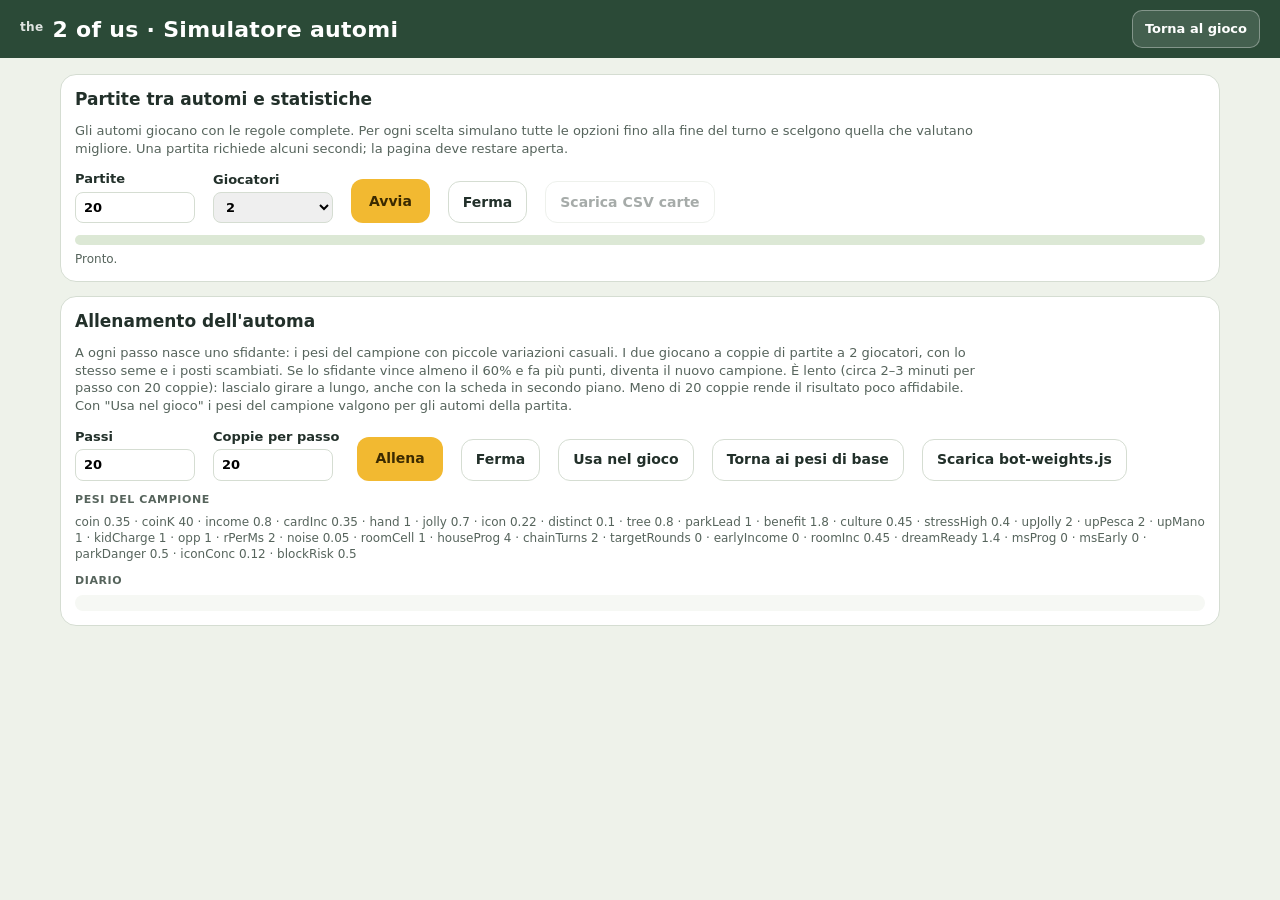
==== simulatore.html @ 9119184b "Add files via upload" ====
<!DOCTYPE html>
<html lang="it">
<head>
<meta charset="utf-8">
<meta name="viewport" content="width=device-width, initial-scale=1">
<title>the 2 of us – Simulatore automi</title>
<link rel="stylesheet" href="style.css?v=20261121a">
<style>
  body{padding-bottom:40px}
  .wrap{max-width:1200px;margin:0 auto;padding:16px 20px;display:flex;flex-direction:column;gap:14px}
  .ctrl{display:flex;flex-wrap:wrap;gap:10px 18px;align-items:end}
  .ctrl label{display:flex;flex-direction:column;gap:4px;font-size:13px;font-weight:700}
  .ctrl input,.ctrl select{font:inherit;padding:6px 8px;border:1px solid var(--line);border-radius:8px;width:120px}
  .prog{height:10px;background:#DCE8D5;border-radius:6px;overflow:hidden}.prog>i{display:block;height:10px;background:var(--green);width:0}
  table.t{border-collapse:collapse;width:100%;font-size:13px}
  table.t th,table.t td{padding:5px 8px;border-bottom:1px solid #EEF1EC;text-align:right}
  table.t th:first-child,table.t td:first-child{text-align:left}
  table.t th{cursor:pointer;position:sticky;top:0;background:#fff;user-select:none}
  .scroll{max-height:460px;overflow:auto;border:1px solid var(--line);border-radius:10px}
  .kpis{display:flex;flex-wrap:wrap;gap:8px}
  .kpi{background:var(--soft);border:1px solid var(--line);border-radius:12px;padding:8px 12px}
  .kpi b{display:block;font:700 20px var(--display)}
  .kpi span{font-size:12px;color:var(--muted)}
  #tlog{font:12px/1.5 ui-monospace,Consolas,monospace;max-height:260px;overflow:auto;background:var(--soft);border-radius:10px;padding:8px 10px;white-space:pre-wrap}
  .acc{color:var(--green);font-weight:800}
  .note{font-size:13px;color:var(--muted);max-width:900px}
  .cols{display:grid;grid-template-columns:repeat(auto-fit,minmax(360px,1fr));gap:18px}
  .hist{display:flex;align-items:flex-end;gap:4px;height:150px;border-bottom:1px solid var(--line);padding-top:16px}
  .hist div{flex:1;display:flex;flex-direction:column;align-items:center;justify-content:flex-end;height:100%;font-size:11px;color:var(--muted)}
  .hist i{display:block;width:100%;background:var(--blue);border-radius:4px 4px 0 0;min-height:2px}
  .hist .rl{margin-top:3px;font-weight:800;color:var(--ink)}
  .hl{background:#EAF5E4;font-weight:800}
  .neg{color:var(--red)}.pos{color:var(--green)}
</style>
</head>
<body>
<header id="top">
  <div class="brand"><span class="brand-the">the</span> 2 of us · Simulatore automi</div>
  <div class="info"></div>
  <nav><button onclick="location.href='index.html'">Torna al gioco</button></nav>
</header>
<div class="wrap">

<section class="panel">
  <div class="ph"><h2>Partite tra automi e statistiche</h2></div>
  <p class="note">Gli automi giocano con le regole complete. Per ogni scelta simulano tutte le opzioni fino alla fine del turno e scelgono quella che valutano migliore. Una partita richiede alcuni secondi; la pagina deve restare aperta.</p>
  <div class="ctrl">
    <label>Partite <input id="nG" type="number" min="1" value="20"></label>
    <label>Giocatori <select id="nPl"><option>2</option><option>3</option><option>4</option></select></label>
    <button class="go" id="bRun">Avvia</button>
    <button class="btn" id="bStop">Ferma</button>
    <button class="btn" id="bCsv" disabled>Scarica CSV carte</button>
  </div>
  <div class="prog" style="margin-top:12px"><i id="pr"></i></div>
  <div class="small" id="st" style="margin-top:6px">Pronto.</div>
</section>

<section class="panel" id="res" hidden>
  <div class="ph"><h2>Risultati</h2><span class="small" id="resInfo"></span></div>
  <div class="kpis" id="kpis"></div>
  <div class="cols">
    <div><div class="sect">Durata della partita (round)</div><div class="hist" id="hist"></div></div>
    <div><div class="sect">Milestone: quante per partita e in che round arrivano</div><table class="t" id="ms"></table></div>
  </div>
  <div class="sect">Punti medi per categoria: vincitore contro gli altri</div>
  <table class="t" id="cats"></table>
  <div class="cols">
    <div><div class="sect">Mosse per giocatore per partita</div><table class="t" id="act"></table></div>
    <div><div class="sect">Azioni Hobby per giocatore per partita</div><table class="t" id="hob"></table>
      <div class="sect">Famiglie</div><table class="t" id="fam"></table></div>
  </div>
  <div class="sect">Carte (clic sull'intestazione per ordinare)</div>
  <p class="note"><b>Vantaggio</b> = punti di chi aveva la carta in gioco meno la media della sua partita. È più affidabile della % vittorie, ma resta una correlazione: chi gioca tante carte tende a vincere. Con poche partite i numeri sono rumore; per giudicare una carta servono centinaia di partite.</p>
  <div class="ctrl" style="margin-bottom:8px"><label>Mostra carte giocate almeno <input id="minN" type="number" min="1" value="3"></label></div>
  <div class="scroll"><table class="t" id="cards"></table></div>
</section>

<section class="panel">
  <div class="ph"><h2>Allenamento dell'automa</h2></div>
  <p class="note">A ogni passo nasce uno sfidante: i pesi del campione con piccole variazioni casuali. I due giocano a coppie di partite a 2 giocatori, con lo stesso seme e i posti scambiati. Se lo sfidante vince almeno il 60% e fa più punti, diventa il nuovo campione. È lento (circa 2–3 minuti per passo con 20 coppie): lascialo girare a lungo, anche con la scheda in secondo piano. Meno di 20 coppie rende il risultato poco affidabile. Con "Usa nel gioco" i pesi del campione valgono per gli automi della partita.</p>
  <div class="ctrl">
    <label>Passi <input id="tS" type="number" min="1" value="20"></label>
    <label>Coppie per passo <input id="tP" type="number" min="1" value="20"></label>
    <button class="go" id="bTrain">Allena</button>
    <button class="btn" id="bTStop">Ferma</button>
    <button class="btn" id="bUse">Usa nel gioco</button>
    <button class="btn" id="bReset">Torna ai pesi di base</button>
    <button class="btn" id="bExp">Scarica bot-weights.js</button>
  </div>
  <div class="sect">Pesi del campione</div>
  <div class="small" id="champ"></div>
  <div class="sect">Diario</div>
  <div id="tlog"></div>
</section>
</div>

<script src="board-data.js?v=20261120d"></script>
<script src="effects-data.js?v=20261120d"></script>
<script src="card-logic.js?v=20261120d"></script>
<script src="engine.js?v=20261120d"></script>
<script src="bot-weights.js?v=20261120d"></script>
<script src="bot.js?v=20261120d"></script>
<script src="sim-core.js?v=20261120d"></script>
<script>
'use strict';
const $ = s => document.querySelector(s);
const esc = s => String(s).replace(/[&<>"]/g, c => ({ '&': '&amp;', '<': '&lt;', '>': '&gt;', '"': '&quot;' }[c]));
const pct = x => Math.round(x * 100) + '%';
const yieldUI = () => new Promise(r => setTimeout(r, 0));
indexData();
let LAST = null, sortKey = 'played', sortDir = -1;
const CAT_L = { milestone: 'Milestone', carte: 'PV carte', fineCarte: 'Fine partita carte', parchi: 'Parchi', upgrade: 'Upgrade e Relax', medaglie: 'Medaglie', famiglia: 'Famiglia', cultura: 'Cultura', stress: 'Stress', benefici: 'Benefici', altri: 'Altri PV', total: 'Totale' };

$('#bRun').onclick = async () => {
  const N = Math.max(1, +$('#nG').value), nP = +$('#nPl').value;
  SIM.stop = false; $('#bRun').disabled = true; $('#bTrain').disabled = true;
  const S = simNewStats(); const t0 = Date.now();
  for (let g = 0; g < N && !SIM.stop; g++) {
    $('#st').textContent = 'Partita ' + (g + 1) + ' di ' + N + '…'; await yieldUI();
    const r = await simPlayGame(nP, Math.floor(Math.random() * 1e9), {});
    if (r) simAddGame(S, r);
    $('#pr').style.width = (100 * (g + 1) / N) + '%';
    if (S.games) { LAST = simSummary(S, nP); showResults(LAST, nP); }
  }
  $('#st').textContent = (SIM.stop ? 'Fermato. ' : 'Fatto. ') + S.games + ' partite in ' + Math.round((Date.now() - t0) / 1000) + ' s.';
  $('#bRun').disabled = false; $('#bTrain').disabled = false; $('#bCsv').disabled = !LAST;
};
$('#bStop').onclick = () => { SIM.stop = true; };

const ACT_L = k => k === 'coins' ? 'Prendi 2 monete' : k === 'hobby' ? 'Avanza Hobby' : k === 'pass' ? 'Passa' : (ACTIONS[k] ? ACTIONS[k].name : k);
const HOB_L = k => { const h = HOBBY_MENU.find(x => x.id === k); return h ? h.label : k; };
const f1 = x => x == null ? '—' : x.toFixed(1);
const sgn = x => '<span class="' + (x >= 0 ? 'pos' : 'neg') + '">' + (x >= 0 ? '+' : '') + x.toFixed(1) + '</span>';
function showResults(R, nP) {
  $('#res').hidden = false;
  $('#resInfo').textContent = R.games + ' partite a ' + nP + ' giocatori';
  $('#kpis').innerHTML = [['Round medi', f1(R.avgRounds)], ['Punti medi', f1(R.avgScore)], ['Distacco 1°–2°', f1(R.margin)],
    ['Vittorie del primo di turno', R.firstRate == null ? '—' : pct(R.firstRate) + ' (atteso ' + pct(1 / nP) + ')'],
    ['Prima milestone (round)', f1(R.msFirst)], ['Sesta milestone (round)', f1(R.msSixth)]]
    .map(([l, v]) => '<div class="kpi"><b>' + v + '</b><span>' + l + '</span></div>').join('');
  const rs = Object.keys(R.roundsHist).map(Number); const mn = Math.min(...rs), mx = Math.max(...rs); const top = Math.max(...Object.values(R.roundsHist));
  let hh = ''; for (let r = mn; r <= mx; r++) { const n = R.roundsHist[r] || 0; hh += '<div title="' + n + ' partite in ' + r + ' round">' + (n || '') + '<i style="height:' + (100 * n / top) + '%"></i><span class="rl">' + r + '</span></div>'; }
  $('#hist').innerHTML = hh;
  $('#ms').innerHTML = '<tr><th>Fonte</th><th>Per partita</th><th>Round medio</th></tr>' + R.ms.map(m => '<tr><td>' + esc(m.src) + '</td><td>' + m.perGame.toFixed(2) + '</td><td>' + f1(m.round) + '</td></tr>').join('');
  $('#cats').innerHTML = '<tr><th>Categoria</th><th>Vincitore</th><th>Altri</th><th>Media</th><th>Differenza</th></tr>' + Object.keys(CAT_L).map(k => { const w = R.winCats[k] || 0, l = R.loseCats[k] || 0; return '<tr' + (k === 'total' ? ' class="hl"' : '') + '><td>' + CAT_L[k] + '</td><td>' + f1(w) + '</td><td>' + f1(l) + '</td><td>' + f1(R.cats[k] || 0) + '</td><td>' + sgn(w - l) + '</td></tr>'; }).join('');
  $('#act').innerHTML = '<tr><th>Mossa</th><th>Volte</th></tr>' + R.act.map(a => '<tr><td>' + esc(ACT_L(a.k)) + '</td><td>' + a.perPlayer.toFixed(1) + '</td></tr>').join('');
  $('#hob').innerHTML = '<tr><th>Azione Hobby</th><th>Volte</th></tr>' + R.hob.map(a => '<tr><td>' + esc(HOB_L(a.k)) + '</td><td>' + a.perPlayer.toFixed(1) + '</td></tr>').join('');
  $('#fam').innerHTML = '<tr><th>Famiglia</th><th>Partite</th><th>Vittorie</th><th>Vantaggio</th></tr>' +
    R.families.sort((a, b) => b.adv - a.adv).map(f => '<tr><td>' + esc(f.name) + '</td><td>' + f.games + '</td><td>' + pct(f.winRate) + '</td><td>' + sgn(f.adv) + '</td></tr>').join('');
  renderCards();
}
function renderCards() {
  if (!LAST) return;
  const minN = Math.max(1, +$('#minN').value || 1);
  const cols = [['name', 'Carta'], ['played', 'Volte in gioco'], ['playRate', 'Frequenza'], ['round', 'Round medio'], ['adv', 'Vantaggio'], ['winRate', 'Vittorie'], ['avgScore', 'Punti medi']];
  const rows = LAST.cards.filter(c => c.played >= minN).sort((a, b) => ((a[sortKey] ?? -1) > (b[sortKey] ?? -1) ? 1 : (a[sortKey] ?? -1) < (b[sortKey] ?? -1) ? -1 : 0) * sortDir);
  $('#cards').innerHTML = '<tr>' + cols.map(([k, l]) => '<th data-k="' + k + '">' + l + (k === sortKey ? (sortDir < 0 ? ' ▼' : ' ▲') : '') + '</th>').join('') + '</tr>' +
    rows.map(c => '<tr><td>' + esc(c.name) + '</td><td>' + c.played + '</td><td>' + pct(c.playRate) + '</td><td>' + f1(c.round) + '</td><td>' + sgn(c.adv) + '</td><td>' + pct(c.winRate) + '</td><td>' + c.avgScore.toFixed(1) + '</td></tr>').join('');
}
$('#minN').oninput = renderCards;
$('#cards').onclick = e => { const th = e.target.closest('th'); if (!th) return; const k = th.dataset.k; if (k === sortKey) sortDir = -sortDir; else { sortKey = k; sortDir = k === 'name' ? 1 : -1; } renderCards(); };
$('#bCsv').onclick = () => {
  const num = x => x == null ? '' : String(x).replace('.', ',');
  const lines = ['carta;volte_in_gioco;frequenza;round_medio;vantaggio;vittorie;punti_medi'].concat(LAST.cards.map(c => [c.name, c.played, num(c.playRate.toFixed(3)), num(c.round == null ? null : c.round.toFixed(1)), num(c.adv.toFixed(1)), num(c.winRate.toFixed(3)), num(c.avgScore.toFixed(1))].join(';')));
  download('the-2-of-us-statistiche-carte.csv', '﻿' + lines.join('\n'), 'text/csv');
};
function download(name, text, type) { const a = document.createElement('a'); a.href = URL.createObjectURL(new Blob([text], { type })); a.download = name; a.click(); }

// ---------- allenamento ----------
let CHAMP = Object.assign({}, BOT_DEFAULT_WEIGHTS, BOT_TRAINED_WEIGHTS, Bot.base || {});
function showChamp() { $('#champ').textContent = Object.entries(CHAMP).map(([k, v]) => k + ' ' + v).join(' · '); }
function tlog(html) { const el = $('#tlog'); el.innerHTML += html + '\n'; el.scrollTop = el.scrollHeight; }
showChamp();
$('#bTrain').onclick = async () => {
  const steps = Math.max(1, +$('#tS').value), pairs = Math.max(1, +$('#tP').value);
  SIM.stop = false; $('#bTrain').disabled = true; $('#bRun').disabled = true;
  for (let s = 1; s <= steps && !SIM.stop; s++) {
    let n = 0; $('#st').textContent = 'Allenamento: passo ' + s + ' di ' + steps;
    const r = await simTrainStep(CHAMP, { pairs, sigma: 0.3, threshold: 0.6 }, async () => { n++; $('#pr').style.width = (100 * n / (2 * pairs)) + '%'; await yieldUI(); });
    const ch = Object.keys(r.chall).filter(k => r.chall[k] !== CHAMP[k]).map(k => k + ' ' + CHAMP[k] + '→' + r.chall[k]).join(', ');
    tlog('Passo ' + s + ': sfidante vince ' + pct(r.rate) + ', differenza media ' + r.avgDiff.toFixed(1) + ' pt' + (r.accepted ? ' <span class="acc">nuovo campione</span>' : '') + ' [' + esc(ch) + ']');
    if (r.accepted) { CHAMP = r.chall; showChamp(); try { localStorage.setItem('happyfamily.trainchamp', JSON.stringify(CHAMP)); } catch (e) { } }
  }
  $('#st').textContent = 'Allenamento ' + (SIM.stop ? 'fermato.' : 'finito.');
  $('#bTrain').disabled = false; $('#bRun').disabled = false;
};
$('#bTStop').onclick = () => { SIM.stop = true; };
$('#bUse').onclick = () => { localStorage.setItem('happyfamily.botweights', JSON.stringify(CHAMP)); Bot.base = CHAMP; tlog('Pesi del campione attivati per il gioco.'); };
$('#bReset').onclick = () => { localStorage.removeItem('happyfamily.botweights'); localStorage.removeItem('happyfamily.trainchamp'); Bot.base = null; CHAMP = Object.assign({}, BOT_DEFAULT_WEIGHTS, BOT_TRAINED_WEIGHTS); showChamp(); tlog('Tornato ai pesi di base.'); };
$('#bExp').onclick = () => download('bot-weights.js', "// Pesi allenati dell'automa (generati dal simulatore). Vuoto = pesi di base.\nvar BOT_TRAINED_WEIGHTS = " + JSON.stringify(CHAMP, null, 1) + ';\n', 'text/javascript');
try { const tc = localStorage.getItem('happyfamily.trainchamp'); if (tc) { CHAMP = JSON.parse(tc); showChamp(); tlog('Ripreso il campione dell\'ultimo allenamento.'); } } catch (e) { }
</script>
</body>
</html>
---- style.css ----
/* the 2 of us – stile layout "Tavolo" */
:root{
  --ink:#22302A; --muted:#56645C; --ground:#EEF2EA; --panel:#fff; --line:#D5DDD2; --soft:#F6F8F4;
  --blue:#2F6FCB; --brown:#8A5A2B; --green:#2F8A42; --sun:#F2B931; --sunsoft:#FFF7E0; --hot:#E08E00; --red:#C0392B;
  --head:#2B4A37; --radius:14px;
  --font:"Nunito",system-ui,-apple-system,"Segoe UI",sans-serif;
  --display:"Fredoka","Nunito",system-ui,sans-serif;
}
*{box-sizing:border-box}
body{margin:0;font:14px/1.35 var(--font);color:var(--ink);background:var(--ground);padding-bottom:210px}
button{font:inherit;color:inherit}
img{display:block}
.small{font-size:12px;color:var(--muted)}
.ic{width:22px;height:22px;object-fit:contain;flex:none;display:inline-block;vertical-align:middle}
.dot{display:inline-block;width:12px;height:12px;border-radius:50%;border:2px solid #fff;box-shadow:0 0 0 1px #0003;flex:none;vertical-align:middle}

/* header */
#top{position:sticky;top:0;z-index:40;display:flex;flex-wrap:wrap;align-items:center;gap:10px 16px;padding:10px 20px;background:var(--head);color:#fff}
.brand{font:700 22px var(--display);letter-spacing:.3px}
.brand-the{font-size:.55em;font-weight:600;vertical-align:.45em;margin-right:1px;opacity:.85}
#top .info{flex:1 1 auto;display:flex;gap:8px;flex-wrap:wrap;align-items:center}
.pill{display:inline-flex;align-items:center;gap:6px;background:#ffffff1f;border-radius:999px;padding:4px 12px;font-size:13px}
.pill.sun{background:var(--sun);color:#3B2A00;font-weight:800}
#top nav{display:flex;gap:6px;flex-wrap:wrap}
#top nav button{background:#ffffff1f;color:#fff;border:1px solid #ffffff55;border-radius:10px;padding:7px 12px;min-height:38px;font-weight:700;font-size:13px;cursor:pointer}
#top nav button:hover{background:#ffffff33}

/* layout */
#table{display:flex;flex-wrap:wrap;gap:14px;padding:14px 20px;align-items:stretch}
#boardCol{flex:999 1 640px;min-width:0;display:flex;flex-direction:column;gap:14px}
#playerCol{flex:1 1 400px;min-width:0;max-width:540px;display:flex;flex-direction:column;gap:14px}
.panel{background:var(--panel);border:1px solid var(--line);border-radius:16px;padding:14px}
.panel h2{font:600 17px var(--display);margin:0}
.ph{display:flex;align-items:baseline;justify-content:space-between;gap:8px;margin-bottom:10px;flex-wrap:wrap}
.row2{display:flex;flex-wrap:wrap;gap:14px}
.row2>.panel{flex:1 1 380px;min-width:0}

/* spazi azione */
.spaces{display:grid;grid-template-columns:repeat(auto-fill,minmax(220px,1fr));gap:10px}
.space{position:relative;background:#fff;border:1px solid var(--line);border-radius:var(--radius);display:flex;flex-direction:column}
.space.occ{background:#F2F4F0}
.space.occ .act{opacity:.55}
.act{display:flex;flex-direction:column;gap:6px;padding:10px;text-align:left;background:none;border:0;border-radius:var(--radius);cursor:pointer;width:100%;min-height:96px}
.act+.act{border-top:1px dashed var(--line);border-radius:0 0 var(--radius) var(--radius)}
.act .t{display:flex;align-items:center;gap:8px}
.act .t img{width:38px;height:38px;object-fit:contain}
.act .nm{font:600 15px var(--display);line-height:1.15;flex:1;min-width:0}
.act .pills{display:flex;gap:6px;flex-wrap:wrap}
.spill{font-size:12px;font-weight:700;border-radius:999px;padding:2px 8px;background:#F2F4F0;color:var(--muted)}
.spill.best{background:#E6F0FB;color:var(--blue)}
.now{font-size:13px;background:var(--sunsoft);border-radius:8px;padding:6px 8px}
.now b{font-weight:800}
.act.can:hover,.act.can:focus-visible{background:#FFF3D6;outline:3px solid var(--hot);outline-offset:-3px}
.act.can .now{background:#FFE6A8}
.act[disabled]{cursor:not-allowed}
.occby{display:inline-flex;align-items:center;gap:4px;font-size:12px;font-weight:700;color:var(--muted)}
.meeple{display:inline-block;width:16px;height:18px;border-radius:8px 8px 3px 3px;border:1px solid #0005;vertical-align:middle}

/* popup livelli */
.levels{display:none;position:absolute;z-index:30;left:8px;top:calc(100% - 6px);width:min(420px,90vw);background:#fff;border:2px solid var(--ink);border-radius:14px;box-shadow:0 14px 34px #0003;padding:12px}
.space.pin .levels{display:block}
body.noworker .space:hover .levels{display:block}
.levels h3{font:600 15px var(--display);margin:0 0 6px}
.levels table{border-collapse:collapse;width:100%;font-size:13px}
.levels td{padding:5px 6px;border-top:1px solid #EEF1EC;vertical-align:top}
.levels td:first-child{width:46px;font-weight:800;text-align:center;color:var(--muted)}
.levels tr.l1 td{background:#FDEDEC}
.levels tr.l2 td{background:#E6F0FB}
.levels tr.l1.l2 td{background:linear-gradient(90deg,#FDEDEC,#E6F0FB)}
.levels .tag{font-size:11px;font-weight:800;border-radius:6px;padding:1px 5px;margin-left:4px;white-space:nowrap}
.levels .note{font-size:12px;color:var(--muted);margin-top:6px}

/* 2 monete */
.coins2{display:flex;align-items:center;gap:10px;padding:10px;border:1px dashed #B9C7B4;border-radius:var(--radius);background:#fff;cursor:pointer;text-align:left;min-height:64px}
.coins2 img{width:40px;height:40px;object-fit:contain}
.coins2.can:hover{outline:3px solid var(--hot);background:#FFF3D6}

/* tracciato hobby */
.htrack{display:flex;gap:4px}
.hcell{flex:1 1 0;min-width:40px;text-align:center;background:var(--soft);border:1px solid var(--line);border-radius:10px;padding:6px 2px 4px}
.hcell .n{font-weight:800;font-size:13px}
.hcell .c{display:flex;justify-content:center;align-items:center;gap:2px;font-size:11px;color:var(--muted)}
.hcell .c img{width:12px;height:12px}
.hcell .pins{height:14px;display:flex;justify-content:center;gap:2px;margin-top:2px}
.hcell.next{background:var(--sunsoft);border:2px dashed var(--hot);cursor:pointer}
.hcell.next:hover{background:#FFE6A8}
.hcell.next[disabled]{cursor:not-allowed;opacity:.6}

/* milestone */
.ms{display:flex;align-items:center;gap:6px;margin-bottom:6px}
.ms .lab{width:112px;display:flex;align-items:center;gap:6px;font-weight:700;font-size:13px;flex:none}
.ms .lab img{width:26px;height:26px;object-fit:contain}
.ms .sl{flex:1 1 0;min-width:0;background:var(--soft);border:1px solid var(--line);border-radius:8px;padding:3px;text-align:center;font-size:11px;min-height:44px}
.ms .sl.on{background:#fff}
.ms .sl.blk{opacity:.4;border-style:dashed}

/* parchi */
.parks{display:grid;grid-template-columns:repeat(3,minmax(0,1fr));gap:10px}
.park{background:#F1F8EC;border:1px solid #BFD9B2;border-radius:12px;padding:8px;display:flex;flex-direction:column;gap:6px;text-align:left}
.park > img{width:100%;height:auto;border-radius:8px}
.park .trees{display:flex;flex-wrap:wrap;gap:3px;justify-content:center;padding:2px 0}
.park .tree{width:20px;height:26px;display:block}
.park .tree.empty{opacity:.7}
.park .ln{display:flex;justify-content:space-between;align-items:center;font-size:12px;gap:6px}
.bar{height:6px;background:#DCE8D5;border-radius:4px}.bar>i{display:block;height:6px;background:var(--green);border-radius:4px}
.park.pick{cursor:pointer;outline:3px solid var(--hot);animation:pulse 1.4s infinite}
@keyframes pulse{50%{outline-color:#F2B93155}}

/* sogni */
.dreams{display:grid;grid-template-columns:repeat(auto-fill,minmax(150px,1fr));gap:10px}
.dream{position:relative}
.dream img{width:100%;height:auto;border-radius:10px}
.dream .marks{position:absolute;right:6px;top:22%;display:flex;flex-direction:column;gap:34%;height:66%}

/* display */
.display{display:grid;grid-template-columns:repeat(7,minmax(0,1fr));gap:8px}
.dslot .h{display:flex;justify-content:space-between;font-size:11px;font-weight:700;color:var(--muted);margin-bottom:3px}
.dslot .h span{display:flex;align-items:center;gap:2px}
.dslot .h img{width:13px;height:13px}
.dslot .wrap{position:relative}
.dslot.lock img.card{opacity:.4;filter:grayscale(1)}
.dslot .lockt{position:absolute;left:4px;right:4px;bottom:4px;background:#22302AE6;color:#fff;font-size:10px;font-weight:700;border-radius:6px;padding:2px 4px;text-align:center}
img.card{width:100%;height:auto;border-radius:9px;box-shadow:0 2px 6px #0002}

/* pannello giocatore */
.ptabs{display:flex;gap:6px;flex-wrap:wrap}
.ptab{flex:1 1 140px;border:1px solid var(--line);border-radius:12px;padding:8px 10px;background:#fff;cursor:pointer;text-align:left}
.ptab.sel{outline:2px solid var(--ink)}
.ptab.cur{box-shadow:inset 0 0 0 3px var(--sun)}
.ptab .n{font-weight:800;display:flex;align-items:center;gap:6px}
.ptab .s{font-size:12px;color:var(--muted)}
.me{border-width:2px}
.mehead{display:flex;align-items:center;gap:10px;margin-bottom:10px}
.mehead .nm{font:700 18px var(--display)}
.mehead .vp{margin-left:auto;font:700 20px var(--display);display:flex;align-items:center;gap:4px}
.res{display:flex;flex-wrap:wrap;gap:6px}
.chip{display:flex;align-items:center;gap:7px;background:var(--soft);border:1px solid var(--line);border-radius:12px;padding:5px 9px}
.chip img{width:22px;height:22px;object-fit:contain}
.chip b{font-size:15px;font-weight:800;line-height:1}
.chip span{font-size:11px;color:var(--muted);display:block;line-height:1.1}
.sect{font-size:11px;font-weight:800;letter-spacing:.6px;text-transform:uppercase;color:var(--muted);margin:12px 0 6px}

/* lavoratori */
.workers{display:grid;grid-template-columns:repeat(2,minmax(0,1fr));gap:10px}
.wcol{border:2px dashed #B9C7B4;border-radius:12px;padding:8px;display:flex;flex-direction:column;gap:8px;min-width:0}
.wbtn{display:flex;align-items:center;gap:8px;width:100%;background:#fff;border:1px solid var(--line);border-radius:10px;padding:6px 8px;min-height:48px;cursor:default;text-align:left}
.wbtn .mp{flex:none;display:flex;transition:transform .15s}
.wbtn .wl{font-weight:800;font-size:13px}
.wbtn .ws{font-size:11px;color:var(--muted)}
.wbtn.can{cursor:pointer}
.wbtn.can:hover{border-color:var(--hot)}
.wbtn.on{background:#FFF3D6;border:2px solid var(--hot)}
.wbtn.on .mp{transform:translateY(-6px);filter:drop-shadow(0 6px 4px #0004)}
.wbtn.used{opacity:.45}
.tally{display:flex;gap:6px;flex-wrap:wrap}
.tally span{display:inline-flex;align-items:center;gap:2px;font-size:13px;font-weight:800}
.tally img{width:20px;height:20px}
.stack{display:flex;flex-direction:column}
.stack img.card{width:100%;margin-top:-118%}
.stack img.card:first-child{margin-top:0}
.stack.small img.card{margin-top:-122%}
.stack.small img.card:first-child{margin-top:0}
.wcol .stackbox{max-width:120px}
.jbar{display:flex;align-items:center;gap:8px;flex-wrap:wrap;background:var(--sunsoft);border:2px solid var(--hot);border-radius:12px;padding:8px 10px;margin-top:10px}
.jbar .lbl{font-weight:800;font-size:13px;display:flex;align-items:center;gap:6px}
.seg{display:inline-flex;border:1px solid var(--line);border-radius:10px;overflow:hidden;background:#fff}
.seg button{border:0;background:#fff;padding:6px 12px;min-height:36px;font-weight:800;cursor:pointer}
.seg button.on{background:var(--hot);color:#fff}
.seg button[disabled]{opacity:.35;cursor:not-allowed}

/* tracciati e casa */
.trk{display:flex;align-items:center;gap:6px;margin-bottom:6px}
.trk .lab{width:74px;display:flex;align-items:center;gap:4px;font-size:12px;font-weight:800;flex:none}
.trk .cells{display:flex;gap:2px;flex:1;min-width:0}
.trk .cl{flex:1 1 0;min-width:0;text-align:center;font-size:10px;font-weight:800;padding:2px 0;border-radius:5px;background:var(--soft)}
.trk .cl.cur{background:var(--sun)}
.trk .cl.bar{border-right:3px solid var(--red)}
.trk .cl img{width:12px;height:12px;margin:1px auto 0}
.housewrap{display:flex;gap:12px;align-items:flex-start;flex-wrap:wrap}
.house{display:grid;grid-template-columns:repeat(6,var(--c,34px));grid-auto-rows:var(--c,34px);gap:3px}
.hc{position:relative;border-radius:6px;border:1px solid #0000001f;display:flex;align-items:center;justify-content:center}
.hc.W{background:#fff}.hc.G{background:#D9DDE2}.hc.B{background:#E3C9A8}.hc.V{background:#C6E4B5}
.hc.S{box-shadow:inset 0 0 0 2px #22302A66}
.hc img.b{width:58%;height:58%;object-fit:contain}
.hc .o{position:absolute;inset:2px;border-radius:5px;display:flex;align-items:center;justify-content:center;color:#fff;font-size:8px;font-weight:800;text-align:center;line-height:1.05;overflow:hidden;padding:1px}
.hc .o.room{background:var(--brown)}.hc .o.tile{background:#6B5B4E}.hc .o.garden{background:#4F8A3A}.hc .o.dog{background:#A0622B}.hc .o.cat{background:#E08A2D}
.hc .o img{width:70%;height:70%;object-fit:contain}
.hc.cand::after{content:"";position:absolute;inset:1px;border-radius:5px;background:#F2B93199;outline:3px solid var(--hot)}
.hc.clk{cursor:pointer}
.side{display:flex;flex-direction:column;gap:6px;font-size:12px;flex:1;min-width:150px}
.medals{display:flex;flex-direction:column;gap:4px}
.medals .mr{display:flex;align-items:center;gap:4px}
.medals .mr img{width:22px;height:22px}
.medals .md{font-size:10px;border:1px solid var(--line);border-radius:8px;padding:1px 5px;background:#fff}
.medals .md.used{opacity:.3;text-decoration:line-through}
.fam{display:grid;grid-template-columns:repeat(2,minmax(0,1fr));gap:6px}
.fam .f{border:1px solid var(--line);border-radius:10px;padding:5px;font-size:11px;display:flex;gap:6px;align-items:center;background:#fff}
.fam .f.on{background:#EAF5E4;border-color:#9CC28D}
.fam .f img{width:34px;height:auto;border-radius:4px}
.ben{display:flex;gap:8px;flex-wrap:wrap}
.ben span{display:flex;align-items:center;gap:4px;font-size:12px;font-weight:700;border:1px solid var(--line);border-radius:999px;padding:2px 8px 2px 2px;background:#fff}
.ben span.off{opacity:.35}
.ben img{width:24px;height:24px}
.ups{display:flex;gap:6px;flex-wrap:wrap}
.ups span{font-size:12px;border:1px solid var(--line);border-radius:8px;padding:2px 6px;background:#fff}
.rooms{display:grid;grid-template-columns:repeat(auto-fill,minmax(70px,1fr));gap:6px}
.opp{display:flex;align-items:center;gap:10px}
.opp .vp{font:700 18px var(--display)}

/* mano (dock) */
#dock{position:fixed;left:0;right:0;bottom:0;z-index:35;background:#fff;border-top:3px solid var(--sun);box-shadow:0 -6px 20px #0001;padding:10px 20px 12px;display:flex;flex-wrap:wrap;gap:12px 20px;align-items:flex-end}
.hand{flex:1 1 520px;min-width:0}
.hand .cards{display:flex;gap:10px;align-items:flex-end;overflow-x:auto;padding-top:16px}
.hc2{position:relative;flex:none;width:112px;border:0;background:none;padding:0;cursor:default;transition:transform .15s}
.hc2:hover{transform:translateY(-12px)}
.hc2 .st{position:absolute;left:4px;right:4px;bottom:4px;font-size:10px;font-weight:800;border-radius:6px;padding:2px 4px;text-align:center;color:#fff}
.hc2.ok .st{background:var(--green)}
.hc2.jl .st{background:var(--blue)}
.hc2.no img{opacity:.55;filter:grayscale(.7)}
.hc2.no .st{background:#555}
.hc2.dream .st{background:#3E9A4C}
.hc2.pick{cursor:pointer}
.hc2.pick img{outline:3px solid var(--hot)}
.hc2.chosen img{outline:4px solid var(--blue);transform:translateY(-8px)}
.turnbox{flex:1 1 340px;min-width:0;background:var(--sunsoft);border-radius:14px;padding:12px;display:flex;flex-direction:column;gap:8px}
.turnbox .tt{font:600 17px var(--display);display:flex;align-items:center;gap:8px}
.turnbox .tx{font-size:13px;color:var(--muted)}
.btns{display:flex;gap:8px;flex-wrap:wrap}
.btn{font-weight:700;background:#fff;color:var(--ink);border:1px solid var(--line);border-radius:12px;padding:8px 14px;min-height:42px;cursor:pointer}
.btn:hover:not([disabled]){border-color:var(--hot)}
.btn[disabled]{opacity:.4;cursor:not-allowed}
.go{font-weight:800;background:var(--sun);color:#3B2A00;border:0;border-radius:12px;padding:10px 18px;min-height:44px;cursor:pointer}
.go[disabled]{opacity:.45;cursor:not-allowed}

/* richiesta contestuale */
.prompt{position:fixed;z-index:45;top:74px;left:50%;transform:translateX(-50%);width:min(760px,94vw);max-height:calc(100vh - 300px);overflow:auto;background:#FFFBF0;border:2px solid var(--hot);border-radius:16px;box-shadow:0 18px 40px #0003;padding:14px 16px}
.prompt .who{display:flex;align-items:center;flex-wrap:wrap;gap:8px;font-size:15px;color:var(--ink);border-left:5px solid;padding:2px 0 2px 8px;margin-right:150px}
.prompt .who .small{margin-left:auto}
.prompt h3{font:600 18px var(--display);margin:4px 0 10px}
.prompt .opts{display:flex;flex-wrap:wrap;gap:8px}
.prompt .grp{width:100%;font-size:11px;font-weight:800;letter-spacing:.5px;text-transform:uppercase;color:var(--muted);margin-top:4px}
.prompt .opt{font-weight:700;text-align:left;background:#fff;border:1px solid #C9B9A2;border-radius:12px;padding:8px 12px;min-height:42px;cursor:pointer;max-width:100%}
.prompt .opt:hover:not([disabled]){background:#FFF3D6;border-color:var(--hot)}
.prompt .opt[disabled]{opacity:.4;cursor:not-allowed}
.prompt .cardopts{display:grid;grid-template-columns:repeat(auto-fill,minmax(130px,1fr));gap:10px;margin-top:10px}
.prompt .cardopt{border:0;background:none;padding:0;cursor:pointer;text-align:center;font-size:12px;font-weight:700}
.prompt .cardopt img{border-radius:10px;margin-bottom:4px}
.prompt .cardopt:hover img{outline:3px solid var(--hot)}
.prompt .cardopt.sel img{outline:4px solid var(--blue)}
.prompt .cardopt[disabled]{opacity:.4;cursor:not-allowed}
.prompt .hint{font-size:12px;color:var(--muted);margin-top:8px}
.prompt .min{position:absolute;right:10px;top:8px}

/* anteprima carta */
.peek{position:fixed;z-index:60;pointer-events:none;width:260px;border-radius:14px;box-shadow:0 18px 40px #0005;background:#fff;padding:6px}
.peek img{width:100%;border-radius:10px}
.peek .tx{font-size:12px;padding:6px 4px 2px;max-height:180px;overflow:hidden}

/* diario */
.logpanel{position:fixed;z-index:50;right:12px;top:70px;width:min(380px,92vw);max-height:calc(100vh - 300px);background:#fff;border:1px solid var(--line);border-radius:14px;box-shadow:0 14px 34px #0003;display:flex;flex-direction:column}
.lp-head{display:flex;justify-content:space-between;align-items:center;padding:8px 12px;border-bottom:1px solid var(--line)}
.lp-head button{border:0;background:none;font-size:16px;cursor:pointer;min-width:36px;min-height:36px}
#log{overflow:auto;padding:8px 12px;font-size:12px}
#log div{padding:3px 0;border-bottom:1px dotted #E4E9E1}

/* modali */
.modal{position:fixed;inset:0;background:#0006;display:none;align-items:center;justify-content:center;z-index:70}
.modal.on{display:flex}
.modal .box{background:#fff;border-radius:16px;padding:18px;min-width:min(440px,94vw);max-width:820px;max-height:88vh;overflow:auto}
.modal label{display:block;margin:8px 0}
.modal input,.modal select{font:inherit;padding:5px 7px}
.adj{display:grid;grid-template-columns:150px 42px 60px 42px;gap:4px;align-items:center;margin:3px 0}
.adj button{min-height:32px}
.score table{border-collapse:collapse}
.score td,.score th{border:1px solid var(--line);padding:4px 10px;text-align:right}
.score th:first-child,.score td:first-child{text-align:left}

@media (max-width:760px){
  #table{padding:10px}
  .display{grid-template-columns:repeat(4,minmax(0,1fr))}
  .parks{grid-template-columns:repeat(1,minmax(0,1fr))}
  body{padding-bottom:300px}
}
[hidden]{display:none!important}
.trk .cells{display:grid;grid-template-columns:repeat(var(--n),minmax(0,1fr));gap:2px}
.trk .cl{font-size:9px;letter-spacing:-.3px}
.trk .cl img.ic{display:block;margin:1px auto 0;width:11px;height:11px}
.next1{font-size:12px;color:var(--muted);padding:0 2px}
.next1 b{color:var(--blue)}
.levels{pointer-events:none}
/* v0.3 */
.actwrap{position:relative}
.actwrap+.actwrap{border-top:1px dashed var(--line)}
.actwrap .act+.act{border-top:0}
.levels{left:8px;top:calc(100% - 4px)}
body.noworker .space:hover .levels{display:none}
body.noworker .actwrap:hover .levels,.actwrap.pin .levels{display:block}
.space.occ .act{opacity:.55}
.dslot.far .wrap img.card{outline:2px dashed #9AA79F;outline-offset:2px}
.dslot.far .h{color:#9AA79F}
.dreams{grid-template-columns:repeat(5,minmax(0,1fr))}
.dream .dmark{position:absolute;right:7%;width:16px;height:16px;border-radius:50%;border:2px solid #fff;box-shadow:0 0 0 1px #0006,0 2px 4px #0004;transform:translateY(-50%)}
.btrack{display:flex;align-items:flex-start;gap:8px;margin-bottom:10px}
.btrack .lab{width:78px;display:flex;align-items:center;gap:5px;font-weight:800;font-size:13px;flex:none;padding-top:6px}
.btrack .lab img{width:26px;height:26px}
.bcells{flex:1;min-width:0;display:grid;grid-template-columns:repeat(var(--n),minmax(0,1fr));gap:2px}
.bt{background:var(--soft);border:1px solid var(--line);border-radius:7px;text-align:center;padding:3px 0 2px;min-height:64px;display:flex;flex-direction:column;align-items:center;gap:1px}
.bt b{font-size:12px}
.bt.bar{border-right:3px solid var(--red)}
.bt.me{background:var(--sunsoft);border-color:var(--hot)}
.bt .sy{height:16px}.bt .sy img{width:16px;height:16px}
.bt .vp{font-size:10px;font-weight:800;color:var(--muted);height:12px}
.bt .pins{display:flex;flex-wrap:wrap;justify-content:center;gap:1px}
.bt .pins .dot{width:10px;height:10px}
.park .ln b.ready{color:var(--green)}
.turnbox .recent{font-size:12px;color:var(--muted);background:#fff;border-radius:8px;padding:5px 8px}
.modal .pt{margin-right:4px}

/* v0.4 – icone, meeple, tracciati grandi */
#playerCol>.me{flex:1 1 auto}
.mpl{display:inline-block;vertical-align:middle;flex:none}
.oi{display:inline-flex;align-items:center;gap:1px;white-space:nowrap}
.oi img{width:22px;height:22px;object-fit:contain}
.oi b{font-size:12px;font-weight:800}
.ops{display:inline-flex;flex-wrap:wrap;align-items:center;gap:4px 8px;vertical-align:middle}
.oalt{display:inline-flex;align-items:center;gap:4px;background:#fff;border:1px dashed #C9B9A2;border-radius:8px;padding:1px 5px}
.oalt>i{font-style:normal;font-weight:800;color:var(--muted)}
.otx{font-size:11px;color:var(--muted)}
.tile{font-size:10px;font-weight:800;border-radius:5px;padding:2px 5px;color:#fff;background:#8A949C}
.tile.gold{background:#C99A12}
.now{display:flex;flex-wrap:wrap;align-items:center;gap:6px}
.next1{display:flex;flex-wrap:wrap;align-items:center;gap:6px}
.levels .pi{margin-bottom:2px}
.levels .pt{font-size:11px;color:var(--muted)}
.ms .sl .oi img{width:18px;height:18px}
.ms .sl .ops{justify-content:center;gap:2px 4px}
.pbon{display:flex;flex-wrap:wrap;align-items:center;gap:4px;font-size:12px}
.pbon .arr{font-weight:800;color:var(--muted)}
.pbon .pvp{margin-left:auto}
.pbon .oi img{width:20px;height:20px}
/* riga Hobby (stretta) + Cultura e Stress (larga) */
.rowht{display:grid;grid-template-columns:minmax(250px,1fr) minmax(0,2.4fr);gap:14px}
.hob .htrack{display:grid;grid-template-columns:repeat(5,minmax(0,1fr));gap:4px}
.hob .hcell{min-width:0;padding:4px 1px 3px}
.hmenu{display:flex;flex-wrap:wrap;gap:6px 10px;margin-top:8px;padding-top:6px;border-top:1px dashed var(--line)}
.hmenu .oi img{width:24px;height:24px}
.btrack{flex-direction:column;align-items:stretch;gap:4px;margin-bottom:12px}
.btrack .lab{width:auto;padding-top:0;font-size:14px}
.bt{min-height:90px;padding:4px 0 3px;gap:3px;border-radius:8px}
.bt b{font-size:16px}
.bt .sy{height:24px}.bt .sy img{width:24px;height:24px}
.bt .vp{font-size:12px;height:15px}
.bt .pins .dot{width:14px;height:14px}
/* medaglie con bonus */
.medals .md{display:inline-flex;align-items:center;gap:3px;font-size:11px;padding:2px 6px;border-radius:9px}
.medals .md b{font-size:12px}
.medals .md .oi img{width:18px;height:18px}
.medals .mr{flex-wrap:wrap}
/* pulsanti lavoratore nel riquadro del turno */
.btn.wq{display:inline-flex;align-items:center;gap:6px}
.btn.wq.on{background:#FFF3D6;border:2px solid var(--hot)}
/* scelta iniziale */
.famopts{display:grid;grid-template-columns:repeat(2,minmax(0,1fr));gap:10px}
.famopt{display:flex;gap:10px;align-items:flex-start;text-align:left;background:#fff;border:2px solid var(--line);border-radius:12px;padding:8px;cursor:pointer}
.famopt>img{width:110px;height:auto;border-radius:8px;flex:none}
.famopt.sel{border-color:var(--blue);box-shadow:0 0 0 3px #2F6FCB33}
@media (max-width:900px){.rowht{grid-template-columns:1fr}}

/* fine partita */
.modal .box.score{width:min(860px,94vw);max-width:860px}
.sc-head{display:flex;justify-content:space-between;align-items:center;gap:10px}
.sc-head h3{font:600 20px var(--display);margin:0}
.podium{display:flex;flex-wrap:wrap;gap:8px;margin:10px 0}
.pod{display:flex;align-items:center;gap:8px;background:var(--soft);border:1px solid var(--line);border-radius:12px;padding:8px 12px;flex:1 1 180px}
.pod.win{background:var(--sunsoft);border-color:var(--sun)}
.pod .pos{font:700 20px var(--display)}
.pod .tot{margin-left:auto;font:700 18px var(--display)}
.stack-bars{display:flex;flex-direction:column;gap:6px}
.sbrow{display:grid;grid-template-columns:140px minmax(0,1fr) 44px;align-items:center;gap:8px}
.sbn{font-weight:700;font-size:13px;display:flex;align-items:center;gap:6px;white-space:nowrap;overflow:hidden}
.sbrow>div{display:flex}
.sbbar{display:flex;height:26px;border-radius:7px;overflow:hidden}
.sbbar i{display:flex;align-items:center;justify-content:center;color:#fff;font-size:11px;font-weight:800;font-style:normal;min-width:2px;border-right:1px solid #fff8}
.sbrow b{font:700 16px var(--display);text-align:right}
.legend{display:flex;flex-wrap:wrap;gap:4px 12px;margin-top:8px;font-size:12px;color:var(--muted)}
.legend i,.sw{display:inline-block;width:11px;height:11px;border-radius:3px;margin-right:4px;vertical-align:middle}
.score table.sctab{width:100%}
.sctab td.best{background:#EAF5E4;font-weight:800}
.sctab tr.tot td{font-weight:800;border-top:2px solid var(--ink)}
.lchart{width:100%;height:auto;background:#fff;border:1px solid var(--line);border-radius:10px}
.mslist{display:flex;flex-wrap:wrap;gap:6px}
.mslist span{font-size:12px;background:var(--soft);border:1px solid var(--line);border-radius:8px;padding:2px 8px;display:inline-flex;align-items:center;gap:4px}

/* menu azioni Hobby, come sul tabellone */
.hmenu{display:flex;align-items:center;gap:8px;margin-top:8px;padding-top:0;border-top:0}
.hmenu .hico img{width:32px;height:32px;object-fit:contain}
.hopts{flex:1;display:grid;grid-template-columns:repeat(3,minmax(0,1fr));gap:2px;background:var(--ink);border:2px solid var(--ink);border-radius:10px;overflow:hidden}
.hopt{display:flex;align-items:center;justify-content:center;gap:1px;padding:3px 2px;min-height:34px;background:#fff}
.hopt img{width:26px;height:26px;object-fit:contain}
.hopt b{font:700 13px var(--display)}

/* milestone reclamate: disco grande del colore del giocatore sopra il bonus */
.ms .sl{position:relative}
.ms .sl .msdisc{position:absolute;left:50%;top:calc(50% + 7px);width:36px;height:36px;transform:translate(-50%,-50%);border-radius:50%;border:3px solid #fff;box-shadow:0 0 0 1px #0007,0 3px 6px #0005;display:flex;align-items:center;justify-content:center;color:#fff;font:800 15px/1 var(--display,inherit);text-shadow:0 1px 2px #0008}
/* riepilogo milestone sulla plancia */
.msrecap{display:grid;gap:3px;margin-bottom:6px}
.msr{display:grid;grid-template-columns:20px 74px 44px 1fr;align-items:center;gap:6px;font-size:12px}
.msr img{width:18px;height:18px;object-fit:contain}
.msr .msv{text-align:right}
.msr .msp{display:flex;gap:4px;flex-wrap:wrap}
.mst{min-width:24px;padding:1px 6px;border-radius:999px;border:1px solid var(--line);background:#fff;text-align:center;font-weight:700;font-size:11px;color:var(--muted)}
.mst.ok{background:#3E9A4C;border-color:#3E9A4C;color:#fff}
.mst.nx{border-color:var(--hot);color:var(--ink);background:#FFF3D6}
/* tessera Famiglia */
.famtile{display:flex;gap:8px;align-items:flex-start;border:1px solid var(--line);border-radius:10px;padding:6px;background:#fff;margin-bottom:6px;font-size:12px}
.famtile img{width:84px;height:auto;border-radius:6px;flex:none}
.famtile b{font-size:13px}
.famtile .fk{display:inline-block;font-size:10px;font-weight:800;text-transform:uppercase;letter-spacing:.4px;color:#fff;background:#8A5A2B;border-radius:4px;padding:0 4px;margin-top:4px}
/* scelta del Sogno */
.dpick{display:grid;grid-template-columns:repeat(auto-fill,minmax(170px,1fr));gap:12px;margin-top:8px}
.dpc.off{opacity:.45}
.dpc .dimg{position:relative}
.dpc .dimg img{width:100%;height:auto;border-radius:10px;display:block}
.dpc .dlv{position:absolute;left:3%;width:94%;border:3px solid var(--hot);border-radius:10px;background:#FFC94733;cursor:pointer;display:flex;align-items:flex-end;justify-content:center;padding:0 0 4px}
.dpc .dlv span{background:var(--hot);color:#fff;font-size:11px;font-weight:800;border-radius:999px;padding:1px 8px;opacity:0;transition:opacity .12s}
.dpc .dlv:hover{background:#FFC94766}
.dpc .dlv:hover span{opacity:1}
.dpc .dtaken{position:absolute;right:6%;width:26px;height:26px;border-radius:50%;border:3px solid #fff;box-shadow:0 0 0 1px #0007,0 2px 5px #0005;transform:translateY(-50%)}
.dpc .dcap{font-size:12px;font-weight:700;text-align:center;margin-top:4px}

/* parchi e 9 milestone della plancia */
.pkline{display:flex;align-items:center;gap:8px;flex-wrap:wrap;font-size:13px;margin-bottom:6px}
.pkline .small{margin-left:auto}
.msboard{display:grid;grid-template-columns:repeat(9,minmax(0,1fr));gap:4px}
.msb{border:1px solid var(--line);border-radius:8px;background:#fff;padding:3px 2px;text-align:center;display:flex;flex-direction:column;align-items:center;gap:1px}
.msb .mtop{display:flex;align-items:center;gap:2px}
.msb .mdisc{width:16px;height:16px;border-radius:50%;border:2px solid #fff;box-shadow:0 0 0 1px #0006;flex:none}
.msb.done .mdisc{background:none;border:1.5px dashed #9AA79F;box-shadow:none}
.msb .ic{width:18px;height:18px}
.msb b{font-size:13px;line-height:1}
.msb.done{background:var(--soft)}
.msb.done b,.msb.done .ic{opacity:.45}
.msb:nth-child(3n){margin-right:6px}

/* Famiglia accanto alla Residenza */
.housewrap{flex-wrap:nowrap}
.famcol{flex:1 1 0;min-width:0;display:flex;flex-direction:column;gap:5px}
.famcol .famtile{margin:0;padding:4px;gap:6px;font-size:11px;flex-direction:column}
.famcol .famtile img{width:100%;max-width:120px}
.famcol .fam{grid-template-columns:1fr 1fr;gap:4px}
.famcol .fam .f{padding:3px;gap:4px;font-size:10px;line-height:1.15}
.famcol .fam .f img{width:24px}
.side.under{margin-top:8px}
.famhd{float:right}
@media (max-width:430px){.housewrap{flex-wrap:wrap}.famhd{display:none}}
.famcol .fam .f{flex-direction:column;align-items:center;text-align:center;min-width:0;overflow:hidden}
.famcol .fam .f span{display:block;width:100%;overflow:hidden;text-overflow:ellipsis;white-space:nowrap}
.famcol .fam .f span br{display:none}
.famcol .fam .f span b{display:block;overflow:hidden;text-overflow:ellipsis}
.famcol .fam .f img{width:30px}

/* scelta della milestone sul tabellone */
.panel.mspick{outline:3px solid var(--hot);outline-offset:2px}
.ms .sl.pick{cursor:pointer;background:var(--sunsoft);border:2px solid var(--hot);animation:pulse 1.4s infinite;outline:3px solid var(--hot);outline-offset:-1px;font:inherit;font-size:11px}
.ms .sl.pick:hover{background:#FFE6A8}
.ms .sl.inf{flex:0 0 52px}

/* Figli, Cane e Gatto in una riga sotto la casa */
.famrow{grid-template-columns:repeat(4,minmax(0,1fr));gap:4px;margin-top:6px}
.famrow .f{padding:3px 4px;gap:4px;font-size:10px;line-height:1.15;min-width:0;overflow:hidden}
.famrow .f img{width:26px;flex:none}
.famrow .f span{min-width:0;overflow:hidden;text-overflow:ellipsis}
.famrow .f span b{display:block;white-space:nowrap;overflow:hidden;text-overflow:ellipsis}
.famcol .famtile{height:100%}
/* milestone della plancia: una riga per tipo */
.msrows{display:flex;flex-direction:column;gap:4px}
.msrow{display:flex;align-items:center;gap:8px;border:1px solid var(--line);border-radius:10px;background:#fff;padding:4px 8px}
.mscat{flex:1;min-width:0;display:flex;flex-direction:column;line-height:1.2}
.mscat b{font-size:13px}
.mscat span{font-size:11px;color:var(--muted)}
.mscells{display:flex;gap:6px;flex:none}
.msrows .msb{border:0;background:none;padding:0;width:30px;margin:0;display:flex;flex-direction:column;align-items:center;gap:1px}
.msrows .msb .mdisc{width:20px;height:20px}
.msrows .msb b{font-size:13px}
.msrows .msb.done{background:none}
.msrows .msb.done b{opacity:.4}

/* v5: Figli/Cane/Gatto sotto la griglia, Famiglia solo immagine */
.housewrap{display:flex;gap:10px;align-items:flex-start;flex-wrap:nowrap}
.hleft{flex:none;display:flex;flex-direction:column;gap:5px}
.kidsrow{display:grid;grid-template-columns:repeat(4,minmax(0,1fr));gap:3px;width:calc(6 * 34px + 5 * 3px)}
.kid{border:1px solid var(--line);border-radius:7px;background:#fff;padding:2px;display:flex;flex-direction:column;align-items:center;gap:1px;min-width:0;opacity:.75}
.kid.on{background:#EAF5E4;border-color:#9CC28D;opacity:1}
.kid img{width:100%;height:auto;border-radius:4px}
.kid img.ic{width:26px;height:26px;margin:6px 0}
.kid span{font-size:9px;line-height:1.1;text-align:center;white-space:nowrap;overflow:hidden;text-overflow:ellipsis;max-width:100%}
.famcol{flex:1 1 0;min-width:0}
.famcard img{width:100%;max-width:190px;height:auto;border-radius:10px;box-shadow:0 2px 6px #0002}
/* milestone: tre righe, titolo a sinistra e tre slot a destra */
.msrow{padding:5px 10px}
.mscat b{font-size:14px}
.mscells{gap:10px}
.msrows .msb{width:28px}

/* tracciato Hobby come sul tabellone: partenza + costo per raggiungere ogni casella */
.hcell.start{background:#EEF2EA;border-style:dashed}
.hcell.start .n{font-size:10px;font-weight:800;color:var(--muted);text-transform:uppercase;letter-spacing:.3px;padding-top:2px}
.hcell .c.big{font-size:14px;color:var(--ink);gap:3px}
.hcell .c.big img{width:18px;height:18px}
.hcell .c.big b{font-weight:800}

.hcell.zero{opacity:.75;border-style:dashed}
.hcell .n{font-size:11px;font-weight:800;color:var(--muted);line-height:1}
.mscat .mscount{display:block;font-size:12px;font-weight:700;color:var(--ink)}

/* membri della famiglia: bloccati in grigio con lucchetto, sbloccati con il colore del giocatore */
.kid{position:relative}
.kid.locked{opacity:1;background:#EEF0EC;border:2px dashed #A9B3AC}
.kid.locked img{filter:grayscale(1);opacity:.45}
.kid.locked span{color:var(--muted);font-weight:700}
.kid.on{border-width:2px;border-style:solid;background:#fff}
.kid.on span{font-weight:800}
.kid .lock{position:absolute;top:2px;right:2px;background:#fff;border-radius:50%;width:18px;height:18px;display:flex;align-items:center;justify-content:center;box-shadow:0 0 0 1px #0002}
.kid .lock svg{width:10px;height:12px}

/* Hobby: caselle piccole, costi tra una casella e l'altra */
.hob .htrack{display:grid;grid-template-columns:repeat(5,minmax(0,1fr) auto);gap:4px 2px;align-items:center}
.hob .hcell{min-width:0;min-height:38px;padding:3px 1px 2px;border-radius:9px;display:flex;flex-direction:column;justify-content:space-between}
.hob .hcell .n{font-size:10px;line-height:1;min-height:10px}
.hob .hcell .pins{height:13px;margin-top:2px}
.hcost{display:flex;flex-direction:column;align-items:center;justify-content:center;gap:0;font-size:12px;color:var(--ink);padding:0 1px;line-height:1}
.hcost img{width:15px;height:15px}
.hcost b{font:700 12px var(--display)}
.hcost .arr{font-size:11px;color:var(--muted);font-weight:800}
.hcost.pay{background:var(--sun);border-radius:8px;padding:2px 3px;box-shadow:0 0 0 2px var(--hot)}
.hcost.pay .arr{color:#3B2A00}
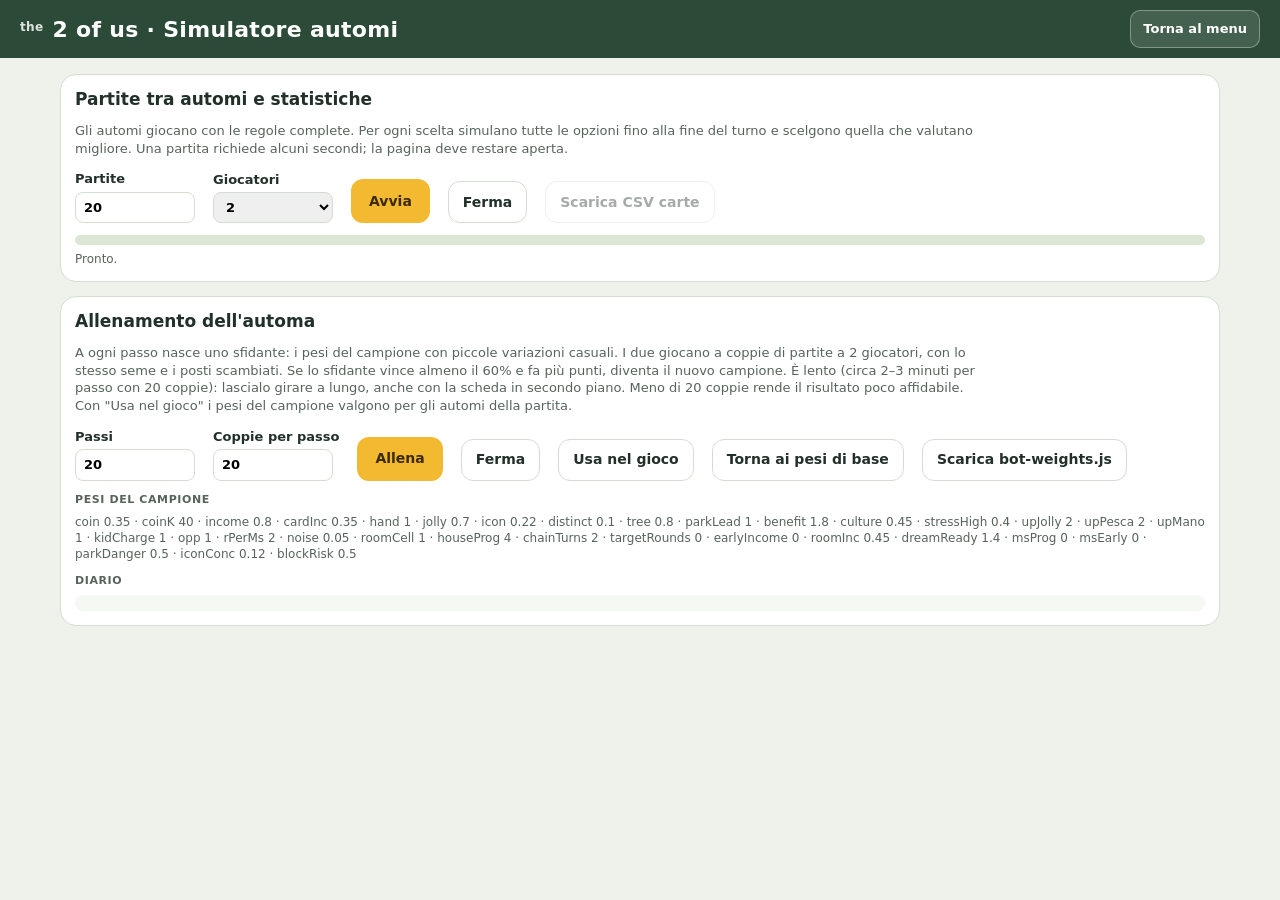
==== commit b136ce16: "Add files via upload" ====
--- a/simulatore.html
+++ b/simulatore.html
@@ -37,7 +37,7 @@
 <header id="top">
   <div class="brand"><span class="brand-the">the</span> 2 of us · Simulatore automi</div>
   <div class="info"></div>
-  <nav><button onclick="location.href='index.html'">Torna al gioco</button></nav>
+  <nav><button onclick="location.href='index.html'">Torna al menu</button></nav>
 </header>
 <div class="wrap">
 
--- a/style.css
+++ b/style.css
@@ -534,3 +534,37 @@
 .hcost .arr{font-size:11px;color:var(--muted);font-weight:800}
 .hcost.pay{background:var(--sun);border-radius:8px;padding:2px 3px;box-shadow:0 0 0 2px var(--hot)}
 .hcost.pay .arr{color:#3B2A00}
+
+/* schermata iniziale */
+.home{position:fixed;inset:0;z-index:60;display:flex;align-items:center;justify-content:center;padding:24px;
+  background:radial-gradient(circle at 30% 20%,#3C6A4E 0,#2B4A37 55%,#203829 100%);overflow:auto}
+.home[hidden]{display:none}
+body.home-on{overflow:hidden}
+.home-card{background:#fff;border-radius:22px;padding:34px 38px 26px;width:min(420px,100%);text-align:center;box-shadow:0 18px 50px #0006}
+.home-title{font:700 54px/1 var(--display);margin:0;color:var(--head);letter-spacing:.5px}
+.home-title .brand-the{font-size:.42em;vertical-align:.95em;margin-right:4px}
+.home-sub{margin:8px 0 22px;color:var(--muted);font-weight:700}
+.home-menu{display:flex;flex-direction:column;gap:10px}
+.hbtn{display:block;width:100%;min-height:48px;border-radius:12px;border:1px solid var(--line);background:var(--soft);font:600 17px var(--display);color:var(--ink);cursor:pointer}
+.hbtn:hover{background:#E8EFE4;border-color:#B9C6B4}
+.hbtn.primary{background:var(--green);border-color:var(--green);color:#fff}
+.hbtn.primary:hover{background:#287A39}
+.hbtn:focus-visible{outline:3px solid var(--sun);outline-offset:2px}
+.hbtn small{display:block;font:600 12px var(--font);opacity:.85;margin-top:1px}
+.home-foot{margin:16px 0 0}
+
+/* highscore */
+.modal .box.hs{width:min(1100px,96vw);max-width:1100px}
+.hs-head{display:flex;align-items:center;gap:10px;flex-wrap:wrap;margin-bottom:10px}
+.hs-head h3{margin:0;font:600 20px var(--display);flex:1}
+.hs-head select{font:inherit;padding:5px 7px}
+.hstab{border-collapse:collapse;width:100%;font-size:13px}
+.hstab th,.hstab td{padding:5px 7px;border-bottom:1px solid var(--line);text-align:left;white-space:nowrap}
+.hstab th{position:sticky;top:-18px;background:#fff;font-size:12px;color:var(--muted)}
+.hstab td.n,.hstab th.n{text-align:right}
+.hstab tr.first td{background:var(--sunsoft)}
+.hstab td.tot{font:700 16px var(--display)}
+.hstab .sub{font-size:11px;color:var(--muted)}
+.hs-wrap{overflow:auto;max-height:62vh}
+.hs-empty{padding:26px;text-align:center;color:var(--muted)}
+.btn.warn{background:#FCE9E7;border-color:var(--red);color:var(--red)}
